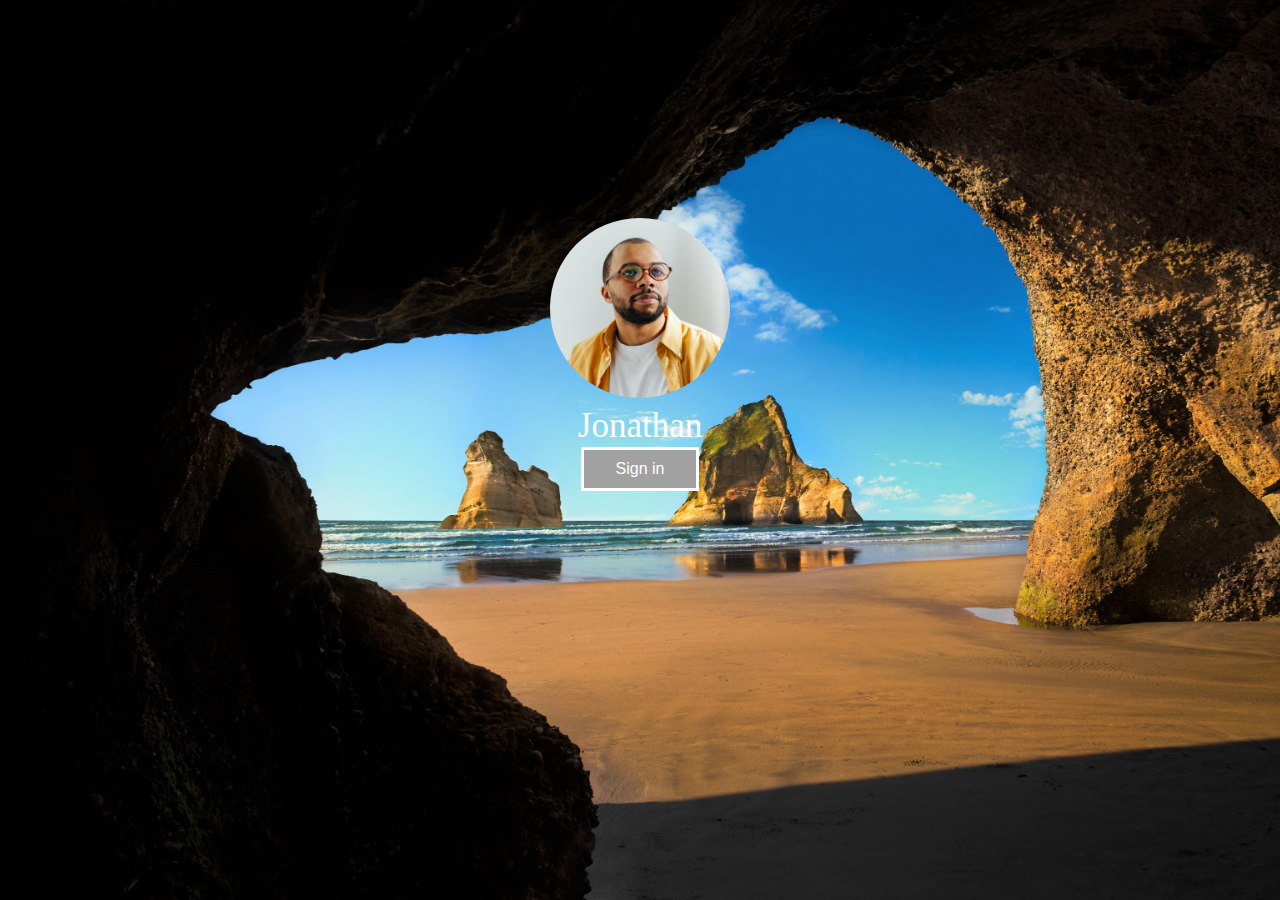
==== index.html @ d3d70145 "Add files via upload" ====
<html lang="en">
    <head>
        <meta charset="UTF-8">
        <meta name="viewport" content="width=device-width, initial-scale=1.0">
        <link rel="stylesheet" href="/css/index.css">
        <link rel="stylesheet" href="/css/reset.css">   
        <title>Windows 10 User</title>
    </head>
    <body>
        <div class="profile">
            <img class="user" src="/img/user.png" alt="user">
            <h2>Jonathan</h2>
            <a class="signin" href="/main.html"><button class="btn">Sign in</button></a>
        </div>
        </body>
</html>
---- css/index.css ----
body {
    background-image: url('/img/windows1.jpg');
    background-size: cover;
    background-position: center;
    max-width: 100%;
    margin: 0;
}
.profile {
    display: flex;
    flex-direction: column;
    justify-content: center;
    align-items: center;
    padding-top: 17%;
} 
.user {
    width: 180px;
    height: 180px;
    border-radius: 50%;
    margin-bottom: 10px;
}
.profile h2 {
    font-size: 55px;
    color: white;
    font-size: 35px;
}
.profile .signin {
    text-align: center;
    text-decoration: none;
    display: inline-block;
}
.profile .btn {
    background-color: rgb(161, 161, 161);
    color: white;
    border: solid white;
    padding: 10px 32px;
    text-align: center;
    text-decoration: none;
    display: inline-block;
    font-size: 16px;
    margin: 4px 2px;
    cursor: pointer;
}
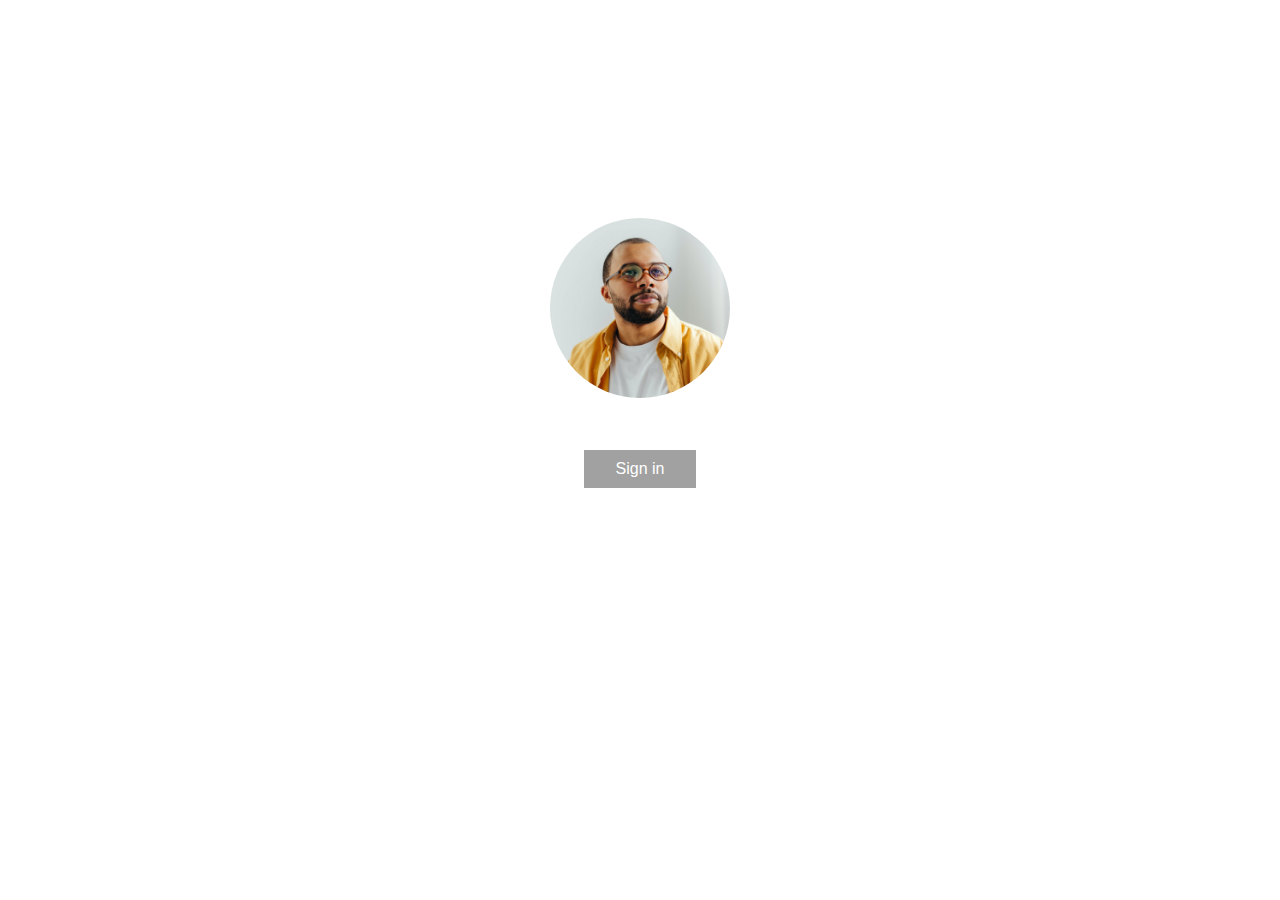
==== commit d8b570c9: "Update index.html" ====
--- a/index.html
+++ b/index.html
@@ -2,15 +2,15 @@
     <head>
         <meta charset="UTF-8">
         <meta name="viewport" content="width=device-width, initial-scale=1.0">
-        <link rel="stylesheet" href="/css/index.css">
-        <link rel="stylesheet" href="/css/reset.css">   
+        <link rel="stylesheet" href="./css/index.css">
+        <link rel="stylesheet" href="./css/reset.css">   
         <title>Windows 10 User</title>
     </head>
     <body>
         <div class="profile">
-            <img class="user" src="/img/user.png" alt="user">
+            <img class="user" src="./img/user.png" alt="user">
             <h2>Jonathan</h2>
             <a class="signin" href="/main.html"><button class="btn">Sign in</button></a>
         </div>
         </body>
-</html>+</html>
--- a/css/index.css
+++ b/css/index.css
@@ -1,5 +1,5 @@
 body {
-    background-image: url('/img/windows1.jpg');
+    background-image: url('./img/windows1.jpg');
     background-size: cover;
     background-position: center;
     max-width: 100%;
@@ -39,4 +39,4 @@
     font-size: 16px;
     margin: 4px 2px;
     cursor: pointer;
-}+}
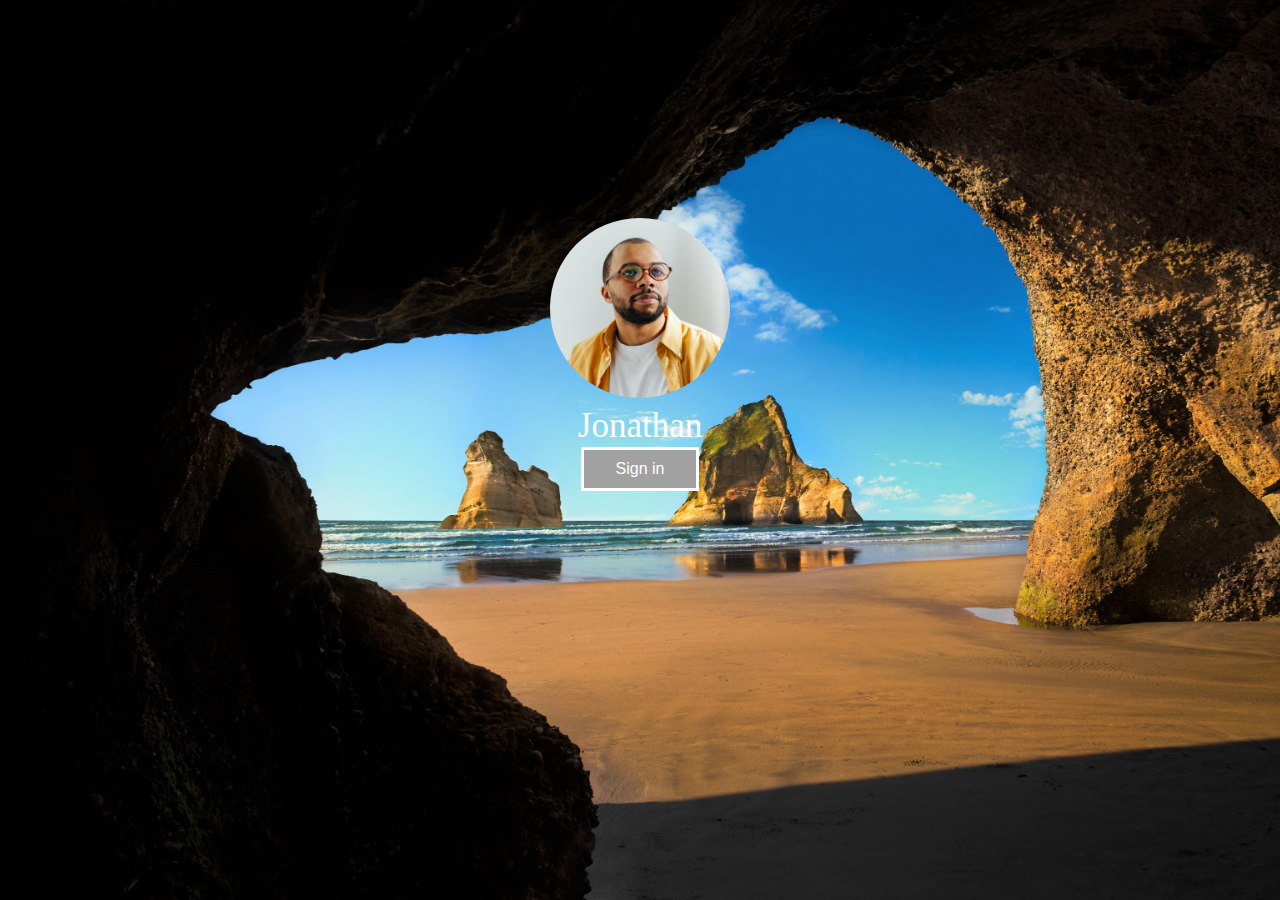
==== commit 4e3231f0: "Update index.html" ====
--- a/index.html
+++ b/index.html
@@ -10,7 +10,7 @@
         <div class="profile">
             <img class="user" src="./img/user.png" alt="user">
             <h2>Jonathan</h2>
-            <a class="signin" href="/main.html"><button class="btn">Sign in</button></a>
+            <a class="signin" href="main.html"><button class="btn">Sign in</button></a>
         </div>
         </body>
 </html>
--- a/css/index.css
+++ b/css/index.css
@@ -1,5 +1,5 @@
 body {
-    background-image: url('./img/windows1.jpg');
+    background-image: url('../img/windows1.jpg');
     background-size: cover;
     background-position: center;
     max-width: 100%;
